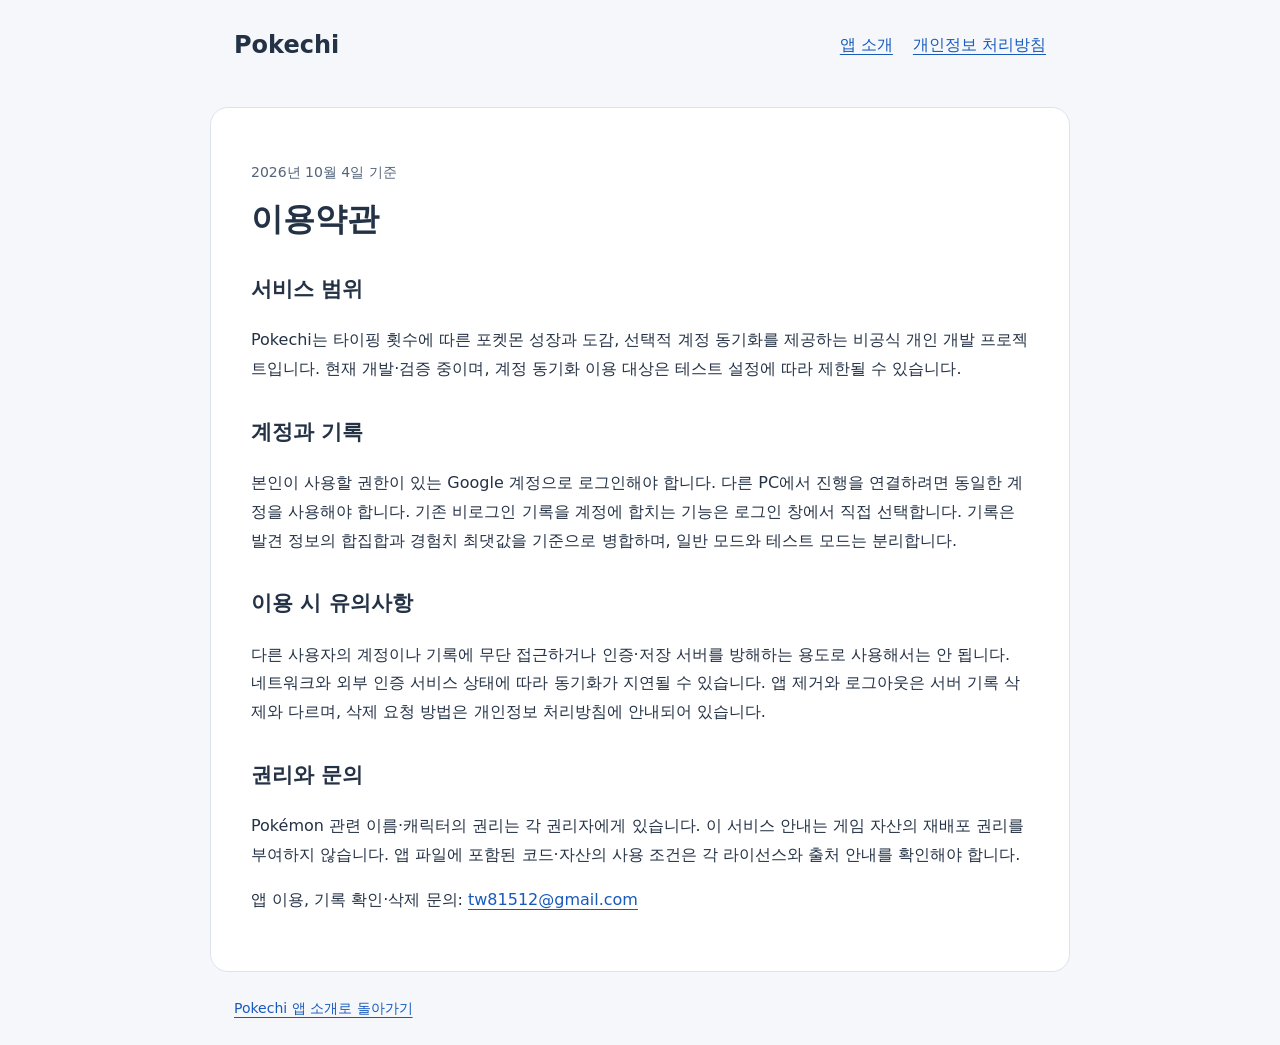
==== terms.html @ 052d6621 "Add Pokechi public app and account data information" ====
<!doctype html><html lang="ko"><head><meta charset="utf-8"><meta name="viewport" content="width=device-width, initial-scale=1"><title>이용약관 — Pokechi</title><link rel="stylesheet" href="style.css"></head><body><header><a href="./">Pokechi</a><nav aria-label="주요 메뉴"><a href="./">앱 소개</a><a href="privacy.html">개인정보 처리방침</a></nav></header><main><p class="tag">2026년 10월 4일 기준</p><h1>이용약관</h1><h2>서비스 범위</h2><p>Pokechi는 타이핑 횟수에 따른 포켓몬 성장과 도감, 선택적 계정 동기화를 제공하는 비공식 개인 개발 프로젝트입니다. 현재 개발·검증 중이며, 계정 동기화 이용 대상은 테스트 설정에 따라 제한될 수 있습니다.</p><h2>계정과 기록</h2><p>본인이 사용할 권한이 있는 Google 계정으로 로그인해야 합니다. 다른 PC에서 진행을 연결하려면 동일한 계정을 사용해야 합니다. 기존 비로그인 기록을 계정에 합치는 기능은 로그인 창에서 직접 선택합니다. 기록은 발견 정보의 합집합과 경험치 최댓값을 기준으로 병합하며, 일반 모드와 테스트 모드는 분리합니다.</p><h2>이용 시 유의사항</h2><p>다른 사용자의 계정이나 기록에 무단 접근하거나 인증·저장 서버를 방해하는 용도로 사용해서는 안 됩니다. 네트워크와 외부 인증 서비스 상태에 따라 동기화가 지연될 수 있습니다. 앱 제거와 로그아웃은 서버 기록 삭제와 다르며, 삭제 요청 방법은 개인정보 처리방침에 안내되어 있습니다.</p><h2>권리와 문의</h2><p>Pokémon 관련 이름·캐릭터의 권리는 각 권리자에게 있습니다. 이 서비스 안내는 게임 자산의 재배포 권리를 부여하지 않습니다. 앱 파일에 포함된 코드·자산의 사용 조건은 각 라이선스와 출처 안내를 확인해야 합니다.</p><p>앱 이용, 기록 확인·삭제 문의: <a href="mailto:tw81512@gmail.com">tw81512@gmail.com</a></p></main><footer><a href="./">Pokechi 앱 소개로 돌아가기</a></footer></body></html>
---- style.css ----
:root{font-family:system-ui,"Malgun Gothic",sans-serif;color:#243246;background:#f5f7fb;line-height:1.8}*{box-sizing:border-box}body{margin:0}header,main,footer{max-width:860px;margin:auto;padding:24px}header{display:flex;justify-content:space-between;align-items:center;gap:20px;flex-wrap:wrap}a{color:#185abc;text-underline-offset:4px}header>a{font-size:24px;font-weight:750;text-decoration:none;color:#243246}nav{display:flex;gap:20px;flex-wrap:wrap}main{background:white;border:1px solid #dce3ed;border-radius:18px;padding:40px;margin-top:16px}h1{font-size:32px;line-height:1.3;margin-top:0}h2{font-size:21px;margin-top:30px}p,ul{margin-top:12px}.tag{font-size:14px;color:#536579}.notice{padding:16px 20px;background:#edf4ff;border-radius:10px}footer{font-size:14px;color:#536579}@media(max-width:600px){main{margin:0 12px;padding:24px}h1{font-size:27px}header,footer{padding:20px}nav{gap:14px}}
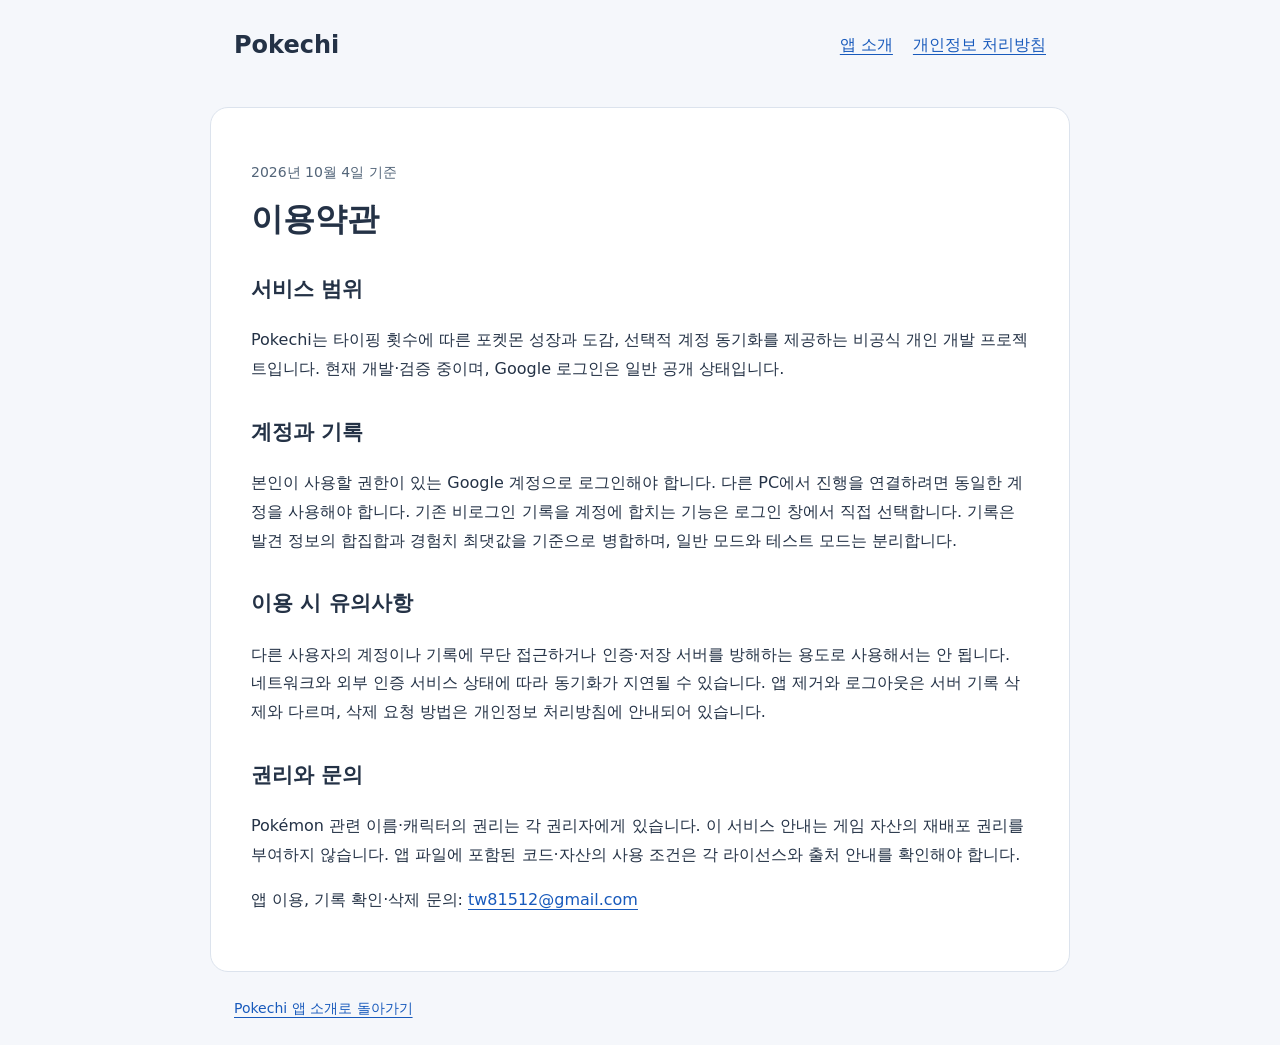
==== commit 18cad756: "Reflect production Google sign-in status" ====
--- a/terms.html
+++ b/terms.html
@@ -1 +1 @@
-<!doctype html><html lang="ko"><head><meta charset="utf-8"><meta name="viewport" content="width=device-width, initial-scale=1"><title>이용약관 — Pokechi</title><link rel="stylesheet" href="style.css"></head><body><header><a href="./">Pokechi</a><nav aria-label="주요 메뉴"><a href="./">앱 소개</a><a href="privacy.html">개인정보 처리방침</a></nav></header><main><p class="tag">2026년 10월 4일 기준</p><h1>이용약관</h1><h2>서비스 범위</h2><p>Pokechi는 타이핑 횟수에 따른 포켓몬 성장과 도감, 선택적 계정 동기화를 제공하는 비공식 개인 개발 프로젝트입니다. 현재 개발·검증 중이며, 계정 동기화 이용 대상은 테스트 설정에 따라 제한될 수 있습니다.</p><h2>계정과 기록</h2><p>본인이 사용할 권한이 있는 Google 계정으로 로그인해야 합니다. 다른 PC에서 진행을 연결하려면 동일한 계정을 사용해야 합니다. 기존 비로그인 기록을 계정에 합치는 기능은 로그인 창에서 직접 선택합니다. 기록은 발견 정보의 합집합과 경험치 최댓값을 기준으로 병합하며, 일반 모드와 테스트 모드는 분리합니다.</p><h2>이용 시 유의사항</h2><p>다른 사용자의 계정이나 기록에 무단 접근하거나 인증·저장 서버를 방해하는 용도로 사용해서는 안 됩니다. 네트워크와 외부 인증 서비스 상태에 따라 동기화가 지연될 수 있습니다. 앱 제거와 로그아웃은 서버 기록 삭제와 다르며, 삭제 요청 방법은 개인정보 처리방침에 안내되어 있습니다.</p><h2>권리와 문의</h2><p>Pokémon 관련 이름·캐릭터의 권리는 각 권리자에게 있습니다. 이 서비스 안내는 게임 자산의 재배포 권리를 부여하지 않습니다. 앱 파일에 포함된 코드·자산의 사용 조건은 각 라이선스와 출처 안내를 확인해야 합니다.</p><p>앱 이용, 기록 확인·삭제 문의: <a href="mailto:tw81512@gmail.com">tw81512@gmail.com</a></p></main><footer><a href="./">Pokechi 앱 소개로 돌아가기</a></footer></body></html>
+<!doctype html><html lang="ko"><head><meta charset="utf-8"><meta name="viewport" content="width=device-width, initial-scale=1"><title>이용약관 — Pokechi</title><link rel="stylesheet" href="style.css"></head><body><header><a href="./">Pokechi</a><nav aria-label="주요 메뉴"><a href="./">앱 소개</a><a href="privacy.html">개인정보 처리방침</a></nav></header><main><p class="tag">2026년 10월 4일 기준</p><h1>이용약관</h1><h2>서비스 범위</h2><p>Pokechi는 타이핑 횟수에 따른 포켓몬 성장과 도감, 선택적 계정 동기화를 제공하는 비공식 개인 개발 프로젝트입니다. 현재 개발·검증 중이며, Google 로그인은 일반 공개 상태입니다.</p><h2>계정과 기록</h2><p>본인이 사용할 권한이 있는 Google 계정으로 로그인해야 합니다. 다른 PC에서 진행을 연결하려면 동일한 계정을 사용해야 합니다. 기존 비로그인 기록을 계정에 합치는 기능은 로그인 창에서 직접 선택합니다. 기록은 발견 정보의 합집합과 경험치 최댓값을 기준으로 병합하며, 일반 모드와 테스트 모드는 분리합니다.</p><h2>이용 시 유의사항</h2><p>다른 사용자의 계정이나 기록에 무단 접근하거나 인증·저장 서버를 방해하는 용도로 사용해서는 안 됩니다. 네트워크와 외부 인증 서비스 상태에 따라 동기화가 지연될 수 있습니다. 앱 제거와 로그아웃은 서버 기록 삭제와 다르며, 삭제 요청 방법은 개인정보 처리방침에 안내되어 있습니다.</p><h2>권리와 문의</h2><p>Pokémon 관련 이름·캐릭터의 권리는 각 권리자에게 있습니다. 이 서비스 안내는 게임 자산의 재배포 권리를 부여하지 않습니다. 앱 파일에 포함된 코드·자산의 사용 조건은 각 라이선스와 출처 안내를 확인해야 합니다.</p><p>앱 이용, 기록 확인·삭제 문의: <a href="mailto:tw81512@gmail.com">tw81512@gmail.com</a></p></main><footer><a href="./">Pokechi 앱 소개로 돌아가기</a></footer></body></html>
